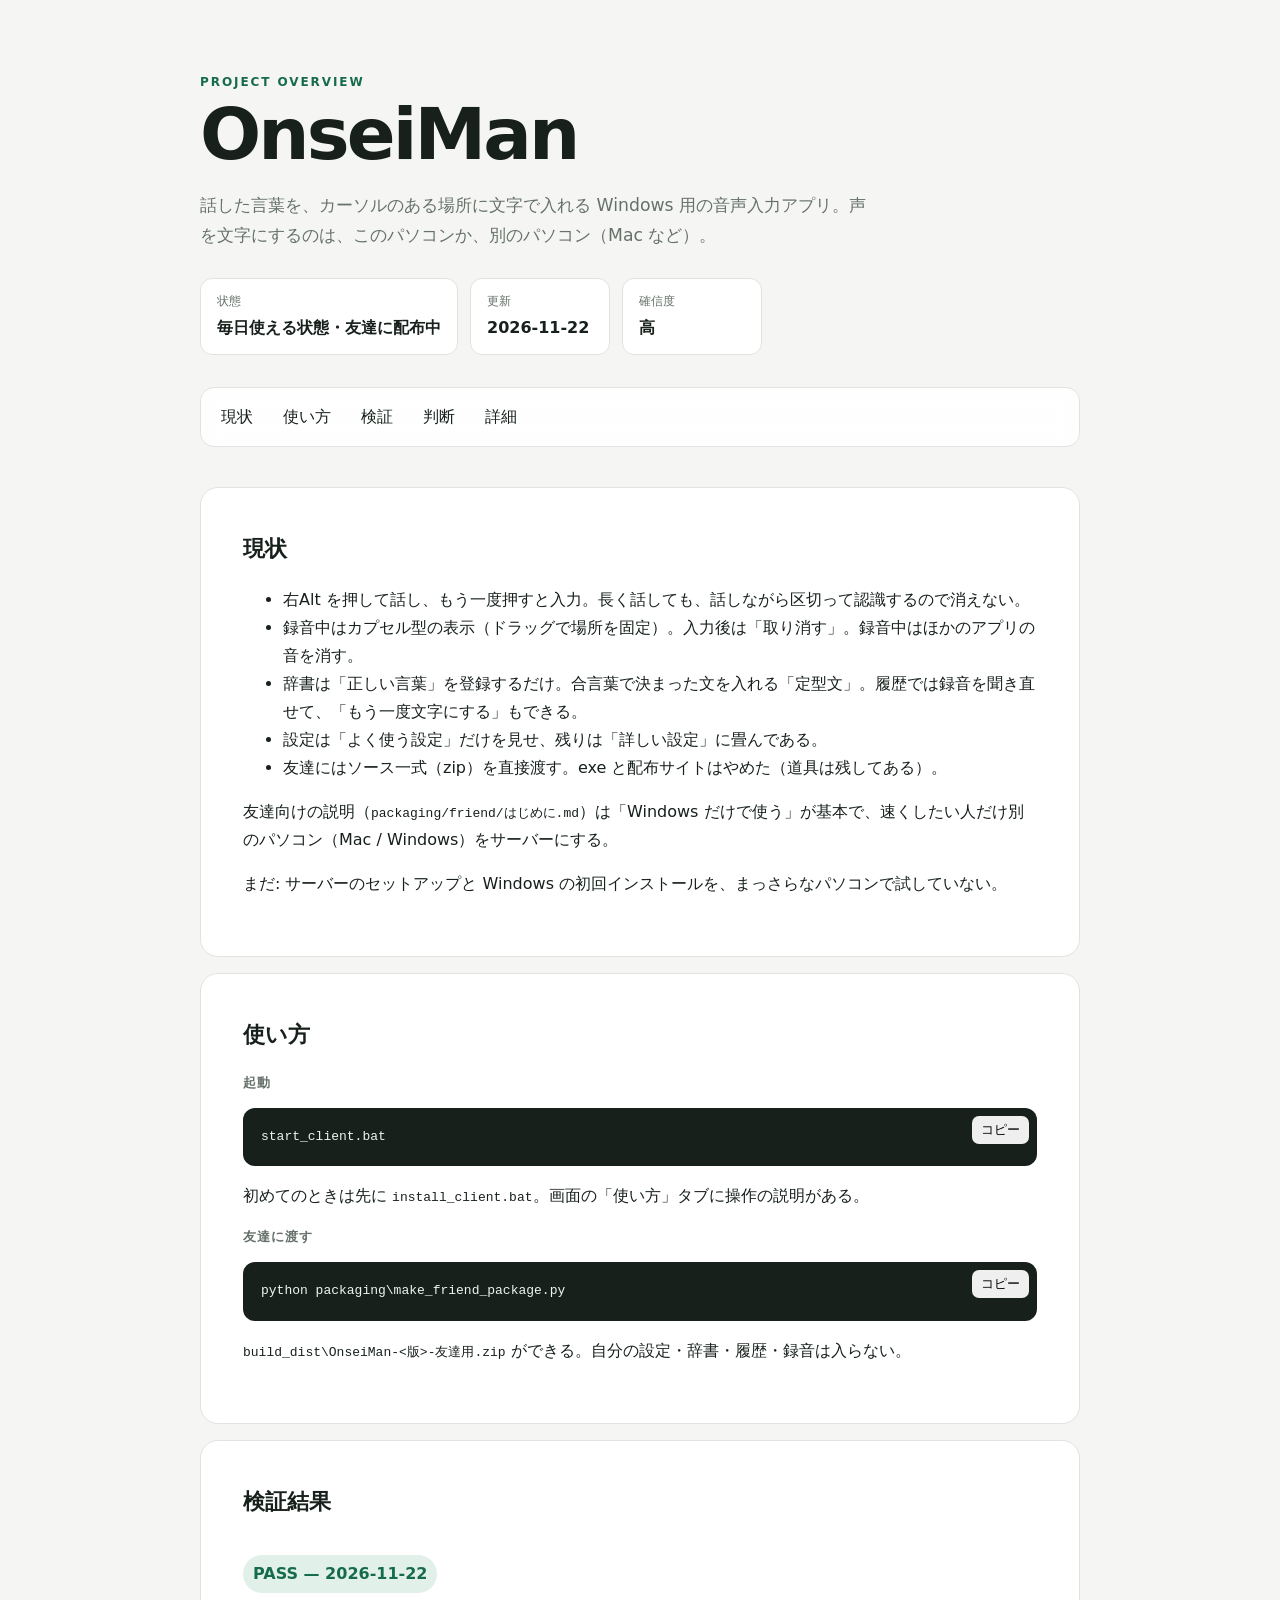
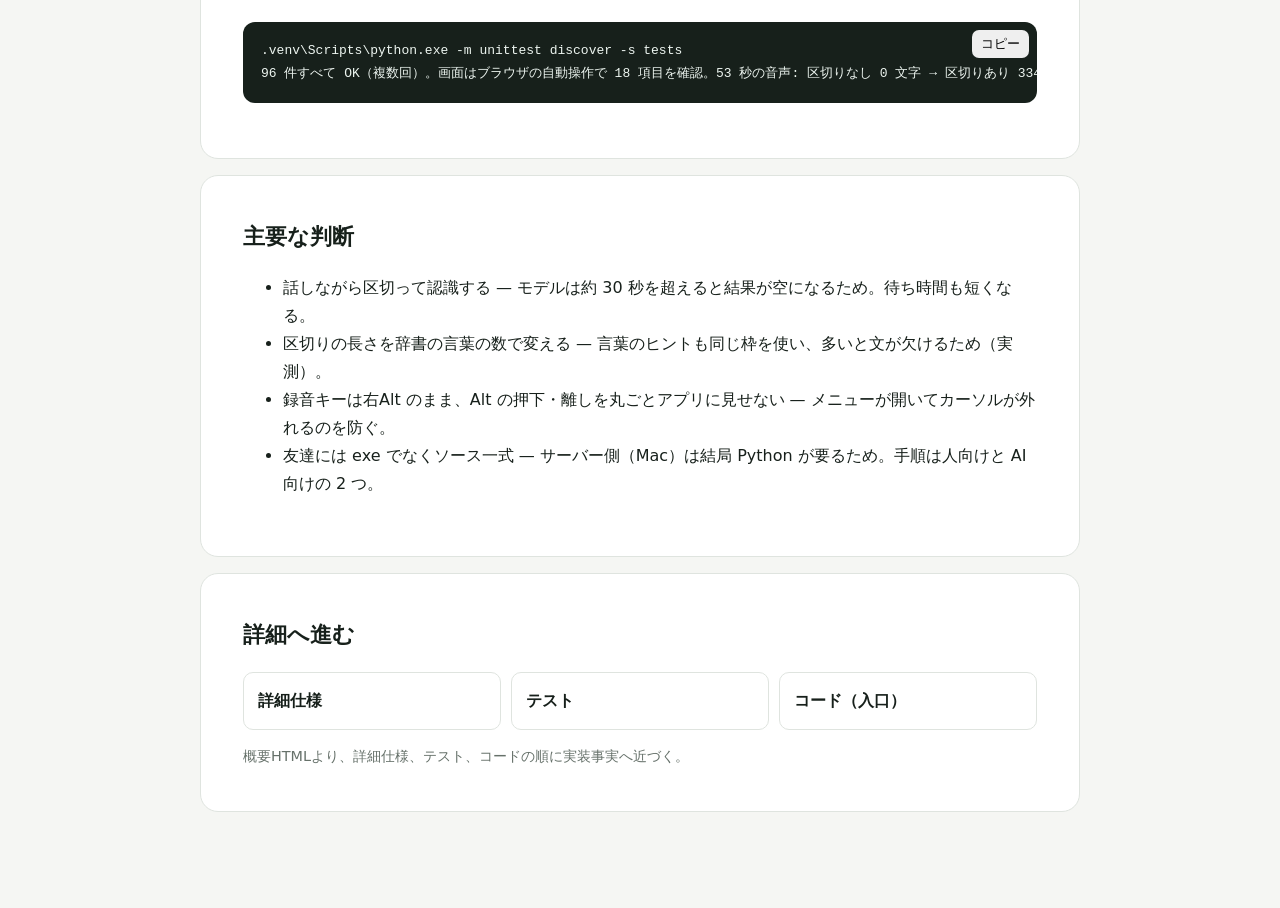
==== docs/index.html @ 0f884e9d "OnseiMan 1.0.1 を公開 話した言葉をカーソルの場所に入力する Windows 用の音声入力アプリ。 - 話しながら区切って認識（長く話しても消えない） - 録音中の表示（カプセル）、取り" ====
<!doctype html>
<html lang="ja">
<head>
  <meta charset="utf-8">
  <meta name="viewport" content="width=device-width, initial-scale=1">
  <title>OnseiMan</title>
  <link rel="stylesheet" href="assets/style.css">
  <script src="assets/app.js" defer></script>
</head>
<body>
  <header class="hero">
    <p class="eyebrow">PROJECT OVERVIEW</p>
    <h1>OnseiMan</h1>
    <p class="lead">話した言葉を、カーソルのある場所に文字で入れる Windows 用の音声入力アプリ。声を文字にするのは、このパソコンか、別のパソコン（Mac など）。</p>
    <dl class="status">
      <div><dt>状態</dt><dd>毎日使える状態・友達に配布中</dd></div>
      <div><dt>更新</dt><dd>2026-11-22</dd></div>
      <div><dt>確信度</dt><dd>高</dd></div>
    </dl>
  </header>

  <nav aria-label="ページ内目次">
    <a href="#current">現状</a>
    <a href="#usage">使い方</a>
    <a href="#verification">検証</a>
    <a href="#decisions">判断</a>
    <a href="#details">詳細</a>
  </nav>

  <main>
    <section id="current">
      <h2>現状</h2>
      <ul>
        <li>右Alt を押して話し、もう一度押すと入力。長く話しても、話しながら区切って認識するので消えない。</li>
        <li>録音中はカプセル型の表示（ドラッグで場所を固定）。入力後は「取り消す」。録音中はほかのアプリの音を消す。</li>
        <li>辞書は「正しい言葉」を登録するだけ。合言葉で決まった文を入れる「定型文」。履歴では録音を聞き直せて、「もう一度文字にする」もできる。</li>
        <li>設定は「よく使う設定」だけを見せ、残りは「詳しい設定」に畳んである。</li>
        <li>友達にはソース一式（zip）を直接渡す。exe と配布サイトはやめた（道具は残してある）。</li>
      </ul>
      <p>友達向けの説明（<code>packaging/friend/はじめに.md</code>）は「Windows だけで使う」が基本で、速くしたい人だけ別のパソコン（Mac / Windows）をサーバーにする。</p>
      <p>まだ: サーバーのセットアップと Windows の初回インストールを、まっさらなパソコンで試していない。</p>
    </section>

    <section id="usage">
      <h2>使い方</h2>
      <h3>起動</h3>
      <pre><code>start_client.bat</code><button class="copy" type="button">コピー</button></pre>
      <p>初めてのときは先に <code>install_client.bat</code>。画面の「使い方」タブに操作の説明がある。</p>
      <h3>友達に渡す</h3>
      <pre><code>python packaging\make_friend_package.py</code><button class="copy" type="button">コピー</button></pre>
      <p><code>build_dist\OnseiMan-&lt;版&gt;-友達用.zip</code> ができる。自分の設定・辞書・履歴・録音は入らない。</p>
    </section>

    <section id="verification">
      <h2>検証結果</h2>
      <p class="result ok">PASS — 2026-11-22</p>
      <pre><code>.venv\Scripts\python.exe -m unittest discover -s tests
96 件すべて OK（複数回）。画面はブラウザの自動操作で 18 項目を確認。53 秒の音声: 区切りなし 0 文字 → 区切りあり 334 文字</code><button class="copy" type="button">コピー</button></pre>
    </section>

    <section id="decisions">
      <h2>主要な判断</h2>
      <ul>
        <li>話しながら区切って認識する — モデルは約 30 秒を超えると結果が空になるため。待ち時間も短くなる。</li>
        <li>区切りの長さを辞書の言葉の数で変える — 言葉のヒントも同じ枠を使い、多いと文が欠けるため（実測）。</li>
        <li>録音キーは右Alt のまま、Alt の押下・離しを丸ごとアプリに見せない — メニューが開いてカーソルが外れるのを防ぐ。</li>
        <li>友達には exe でなくソース一式 — サーバー側（Mac）は結局 Python が要るため。手順は人向けと AI 向けの 2 つ。</li>
      </ul>
    </section>

    <section id="details">
      <h2>詳細へ進む</h2>
      <div class="links">
        <a href="src/spec.md">詳細仕様</a>
        <a href="../tests/">テスト</a>
        <a href="../client/main.py">コード（入口）</a>
      </div>
      <p class="note">概要HTMLより、詳細仕様、テスト、コードの順に実装事実へ近づく。</p>
    </section>
  </main>
</body>
</html>
---- docs/assets/style.css ----
:root {
  color-scheme: light;
  --bg: #f5f6f3;
  --surface: #ffffff;
  --text: #17201b;
  --muted: #66716a;
  --line: #dfe4df;
  --accent: #176b4d;
  --accent-soft: #e1f0e9;
  font-family: Inter, "Noto Sans JP", system-ui, sans-serif;
}

* {
  box-sizing: border-box;
}

html {
  scroll-behavior: smooth;
}

body {
  margin: 0;
  background: var(--bg);
  color: var(--text);
  line-height: 1.75;
}

.hero,
nav,
main {
  width: min(880px, calc(100% - 32px));
  margin-inline: auto;
}

.hero {
  padding: 72px 0 32px;
}

.eyebrow {
  margin: 0;
  color: var(--accent);
  font-size: 0.75rem;
  font-weight: 800;
  letter-spacing: 0.16em;
}

h1 {
  margin: 4px 0 8px;
  font-size: clamp(2.2rem, 7vw, 4.5rem);
  line-height: 1.05;
  letter-spacing: -0.04em;
}

.lead {
  max-width: 680px;
  color: var(--muted);
  font-size: 1.08rem;
}

.status {
  display: flex;
  flex-wrap: wrap;
  gap: 12px;
  margin: 28px 0 0;
}

.status div {
  min-width: 140px;
  padding: 12px 16px;
  border: 1px solid var(--line);
  border-radius: 12px;
  background: var(--surface);
}

dt {
  color: var(--muted);
  font-size: 0.75rem;
}

dd {
  margin: 2px 0 0;
  font-weight: 700;
}

nav {
  position: sticky;
  top: 12px;
  z-index: 10;
  display: flex;
  gap: 6px;
  overflow-x: auto;
  padding: 8px;
  border: 1px solid var(--line);
  border-radius: 14px;
  background: rgb(255 255 255 / 90%);
  backdrop-filter: blur(12px);
}

nav a,
.links a {
  color: var(--text);
  text-decoration: none;
}

nav a {
  padding: 7px 12px;
  border-radius: 9px;
  white-space: nowrap;
}

nav a:hover {
  background: var(--accent-soft);
  color: var(--accent);
}

main {
  padding: 24px 0 80px;
}

section {
  margin: 16px 0;
  padding: clamp(22px, 5vw, 42px);
  border: 1px solid var(--line);
  border-radius: 18px;
  background: var(--surface);
}

h2 {
  margin-top: 0;
  font-size: 1.35rem;
}

h3 {
  margin-bottom: 4px;
  color: var(--muted);
  font-size: 0.82rem;
  text-transform: uppercase;
  letter-spacing: 0.08em;
}

pre {
  position: relative;
  overflow-x: auto;
  padding: 18px;
  border-radius: 12px;
  background: #17201b;
  color: #edf5f0;
}

.copy {
  position: absolute;
  top: 8px;
  right: 8px;
  padding: 5px 9px;
  border: 0;
  border-radius: 7px;
  cursor: pointer;
}

.result {
  display: inline-block;
  padding: 5px 10px;
  border-radius: 999px;
  font-weight: 800;
}

.result.ok {
  background: var(--accent-soft);
  color: var(--accent);
}

.links {
  display: grid;
  grid-template-columns: repeat(auto-fit, minmax(150px, 1fr));
  gap: 10px;
}

.links a,
.pending-link {
  padding: 14px;
  border: 1px solid var(--line);
  border-radius: 10px;
  font-weight: 700;
}

.links a:hover {
  border-color: var(--accent);
  color: var(--accent);
}

.pending-link {
  color: var(--muted);
  font-weight: 500;
}

.note {
  margin-bottom: 0;
  color: var(--muted);
  font-size: 0.9rem;
}
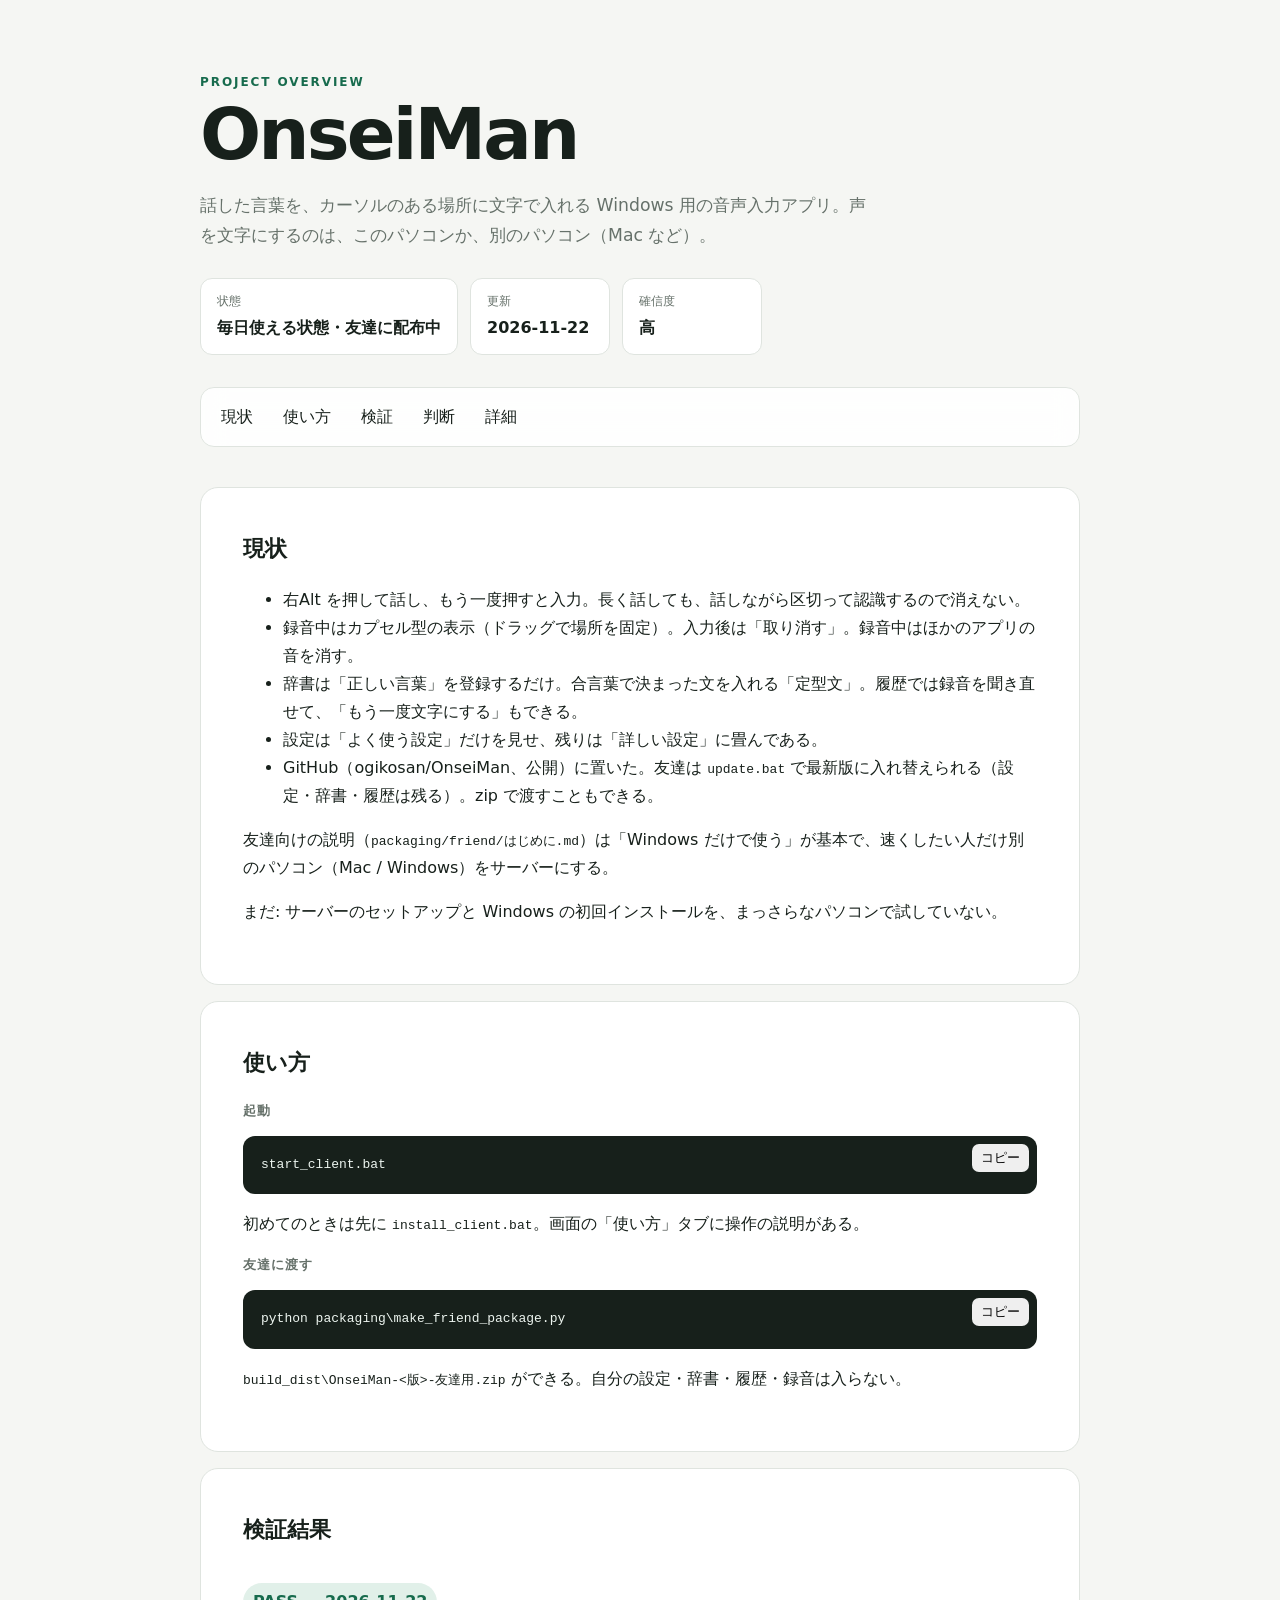
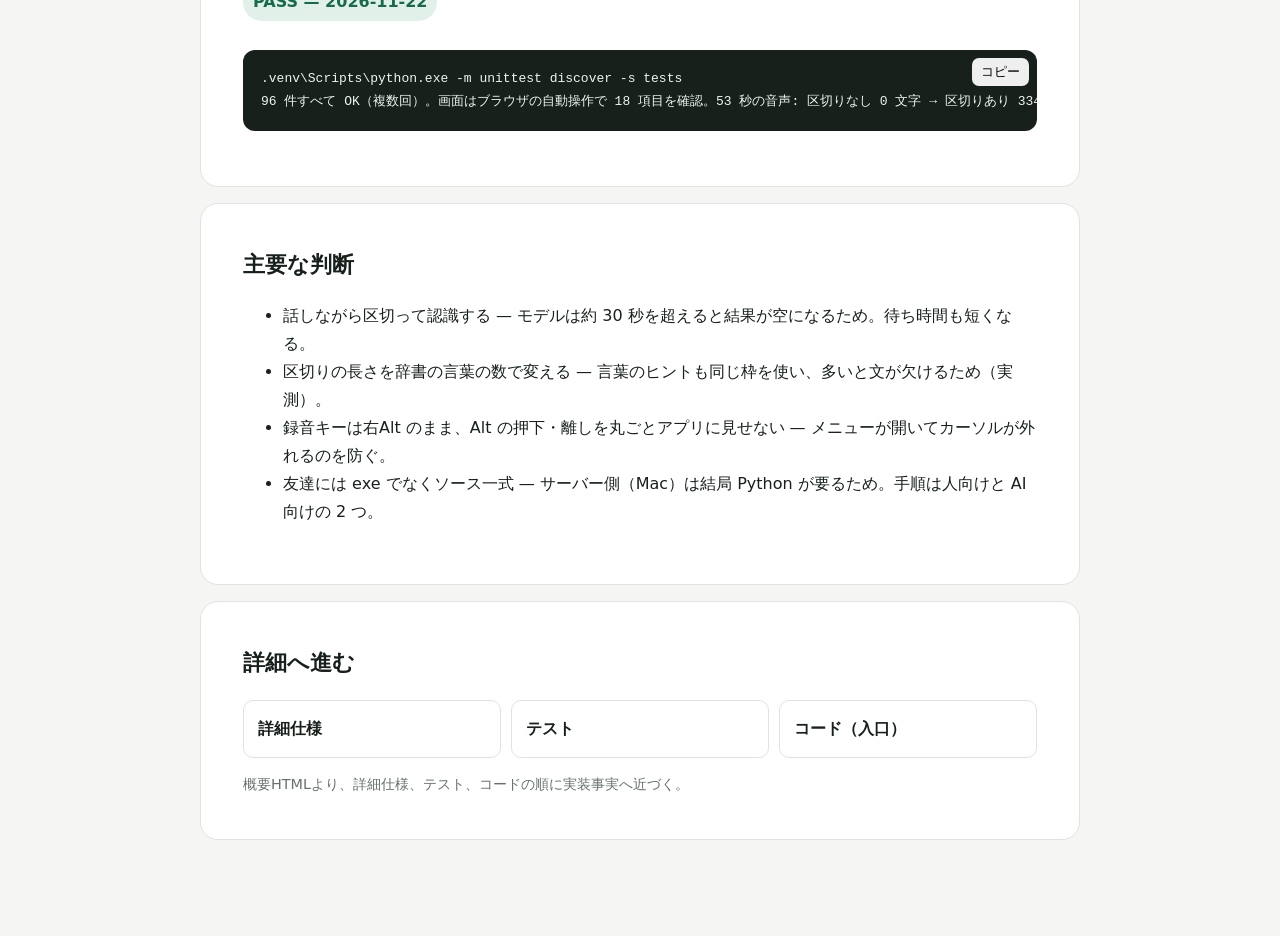
==== commit 5f03d0c6: "公開と更新の手順を作業指示と概要に追記 Co-Authored-By: Claude Opus 5.5 <noreply@anthropic.com>" ====
--- a/docs/index.html
+++ b/docs/index.html
@@ -35,7 +35,7 @@
         <li>録音中はカプセル型の表示（ドラッグで場所を固定）。入力後は「取り消す」。録音中はほかのアプリの音を消す。</li>
         <li>辞書は「正しい言葉」を登録するだけ。合言葉で決まった文を入れる「定型文」。履歴では録音を聞き直せて、「もう一度文字にする」もできる。</li>
         <li>設定は「よく使う設定」だけを見せ、残りは「詳しい設定」に畳んである。</li>
-        <li>友達にはソース一式（zip）を直接渡す。exe と配布サイトはやめた（道具は残してある）。</li>
+        <li>GitHub（ogikosan/OnseiMan、公開）に置いた。友達は <code>update.bat</code> で最新版に入れ替えられる（設定・辞書・履歴は残る）。zip で渡すこともできる。</li>
       </ul>
       <p>友達向けの説明（<code>packaging/friend/はじめに.md</code>）は「Windows だけで使う」が基本で、速くしたい人だけ別のパソコン（Mac / Windows）をサーバーにする。</p>
       <p>まだ: サーバーのセットアップと Windows の初回インストールを、まっさらなパソコンで試していない。</p>
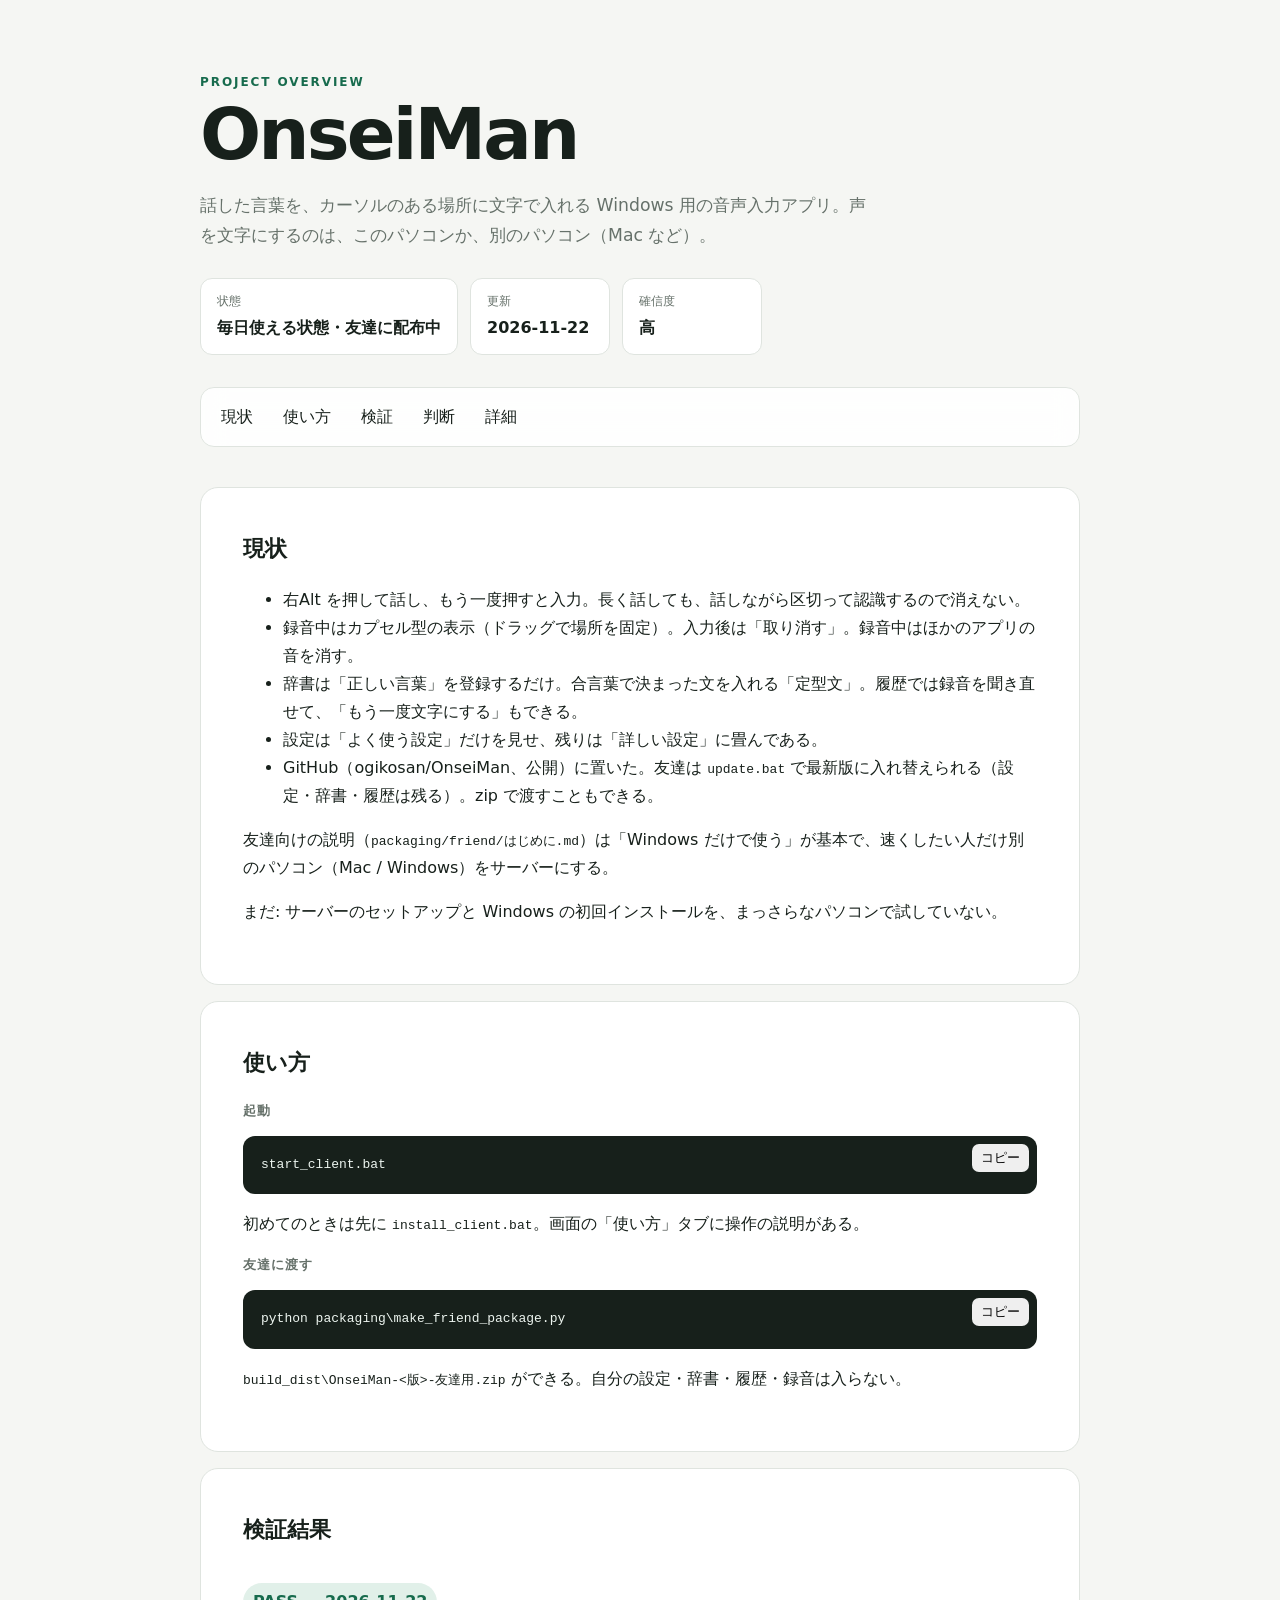
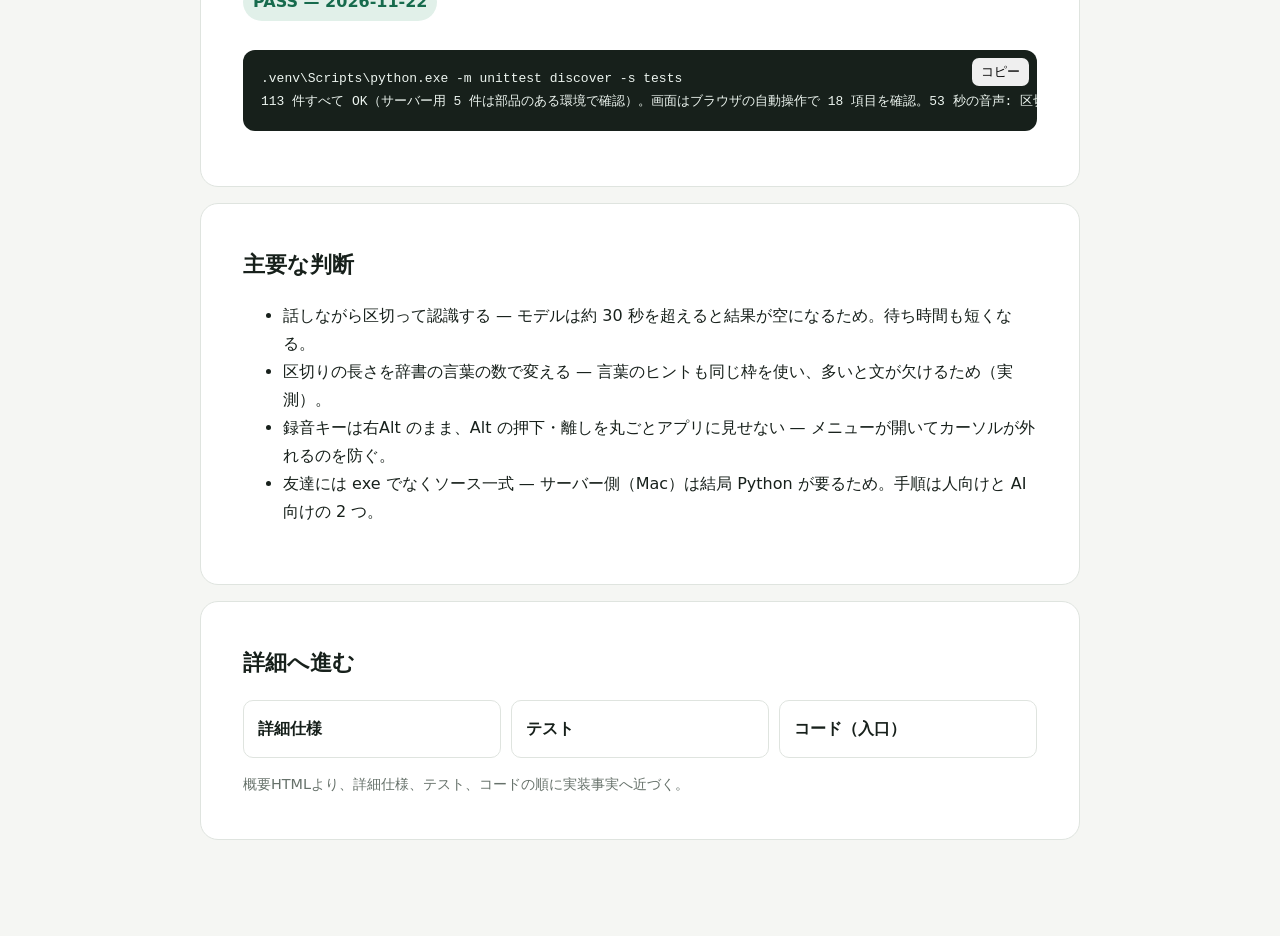
==== commit 7d163615: "1.0.2: Apache License 2.0 を追加、守りを強化 - LICENSE（Apache-2.0）と SECURITY.md を追加 - 設定画面: Sec-Fetch-Site の確" ====
--- a/docs/index.html
+++ b/docs/index.html
@@ -55,7 +55,7 @@
       <h2>検証結果</h2>
       <p class="result ok">PASS — 2026-11-22</p>
       <pre><code>.venv\Scripts\python.exe -m unittest discover -s tests
-96 件すべて OK（複数回）。画面はブラウザの自動操作で 18 項目を確認。53 秒の音声: 区切りなし 0 文字 → 区切りあり 334 文字</code><button class="copy" type="button">コピー</button></pre>
+113 件すべて OK（サーバー用 5 件は部品のある環境で確認）。画面はブラウザの自動操作で 18 項目を確認。53 秒の音声: 区切りなし 0 文字 → 区切りあり 334 文字</code><button class="copy" type="button">コピー</button></pre>
     </section>
 
     <section id="decisions">
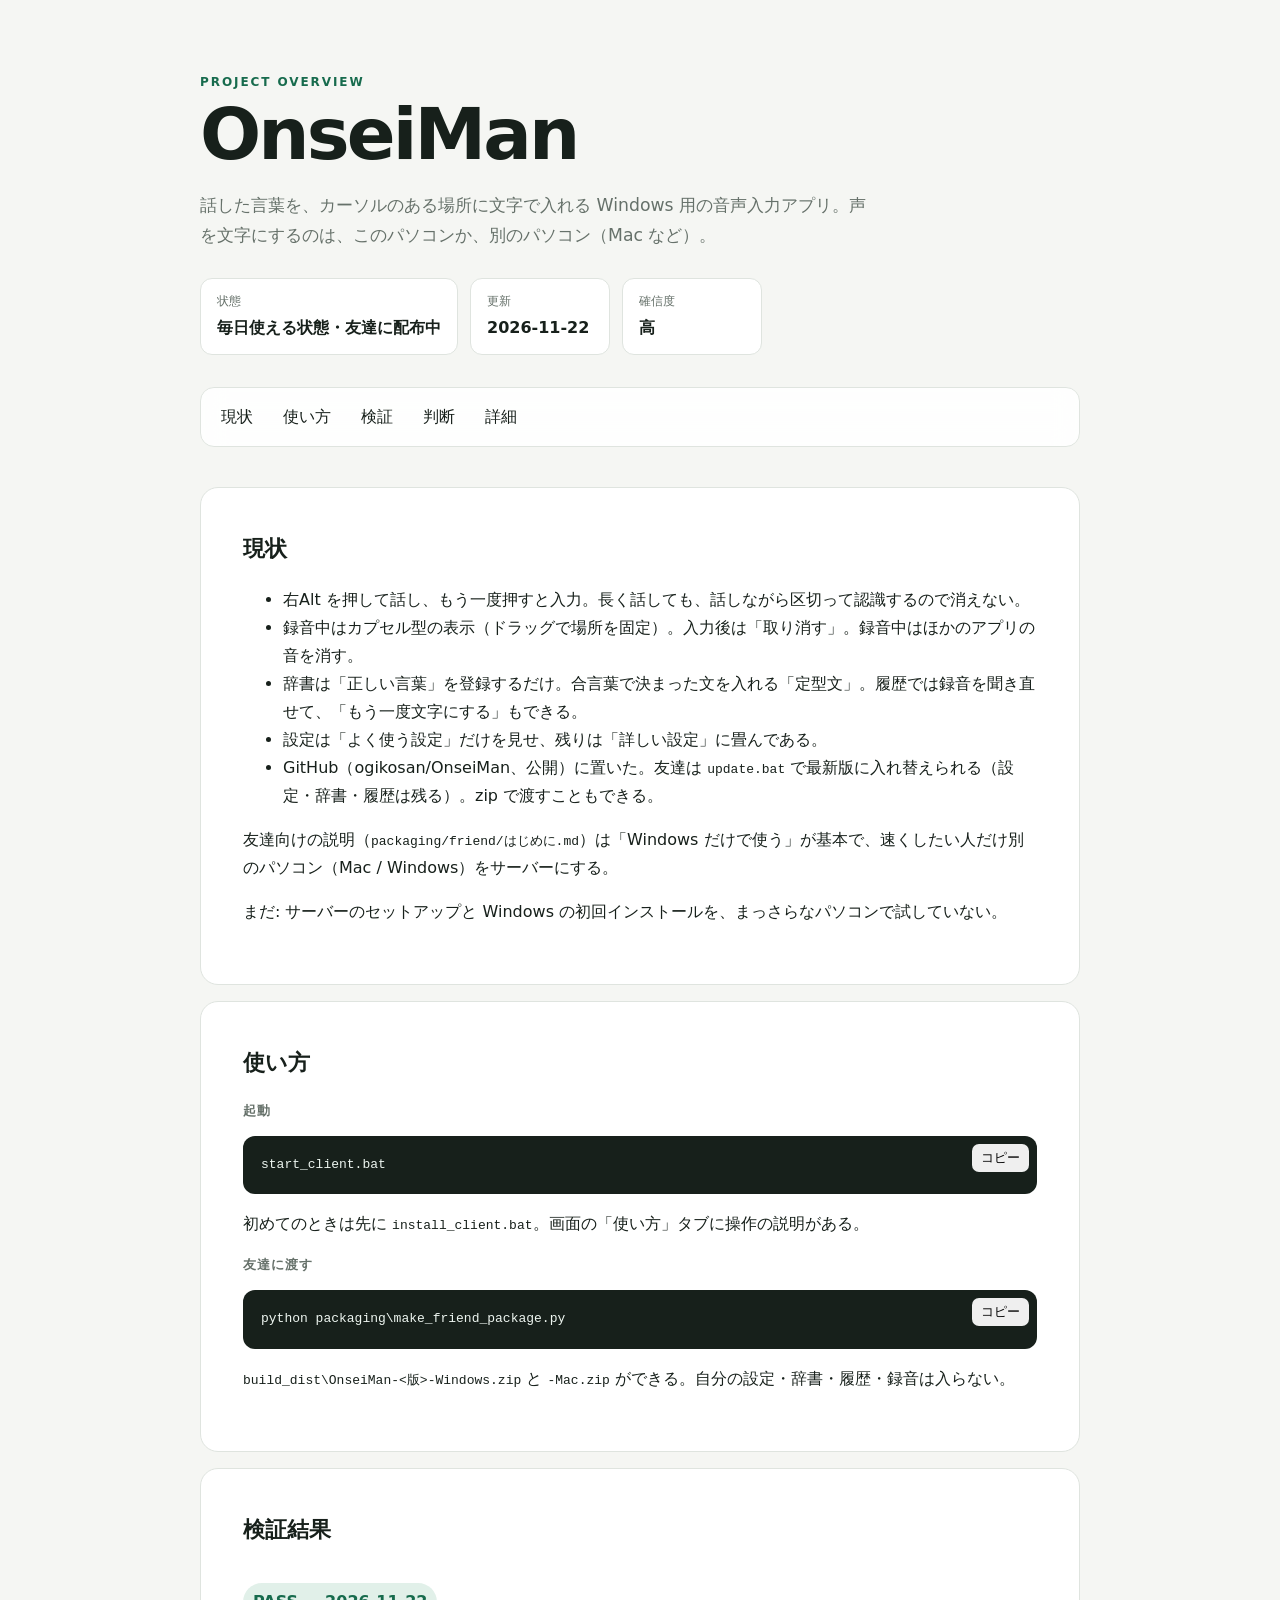
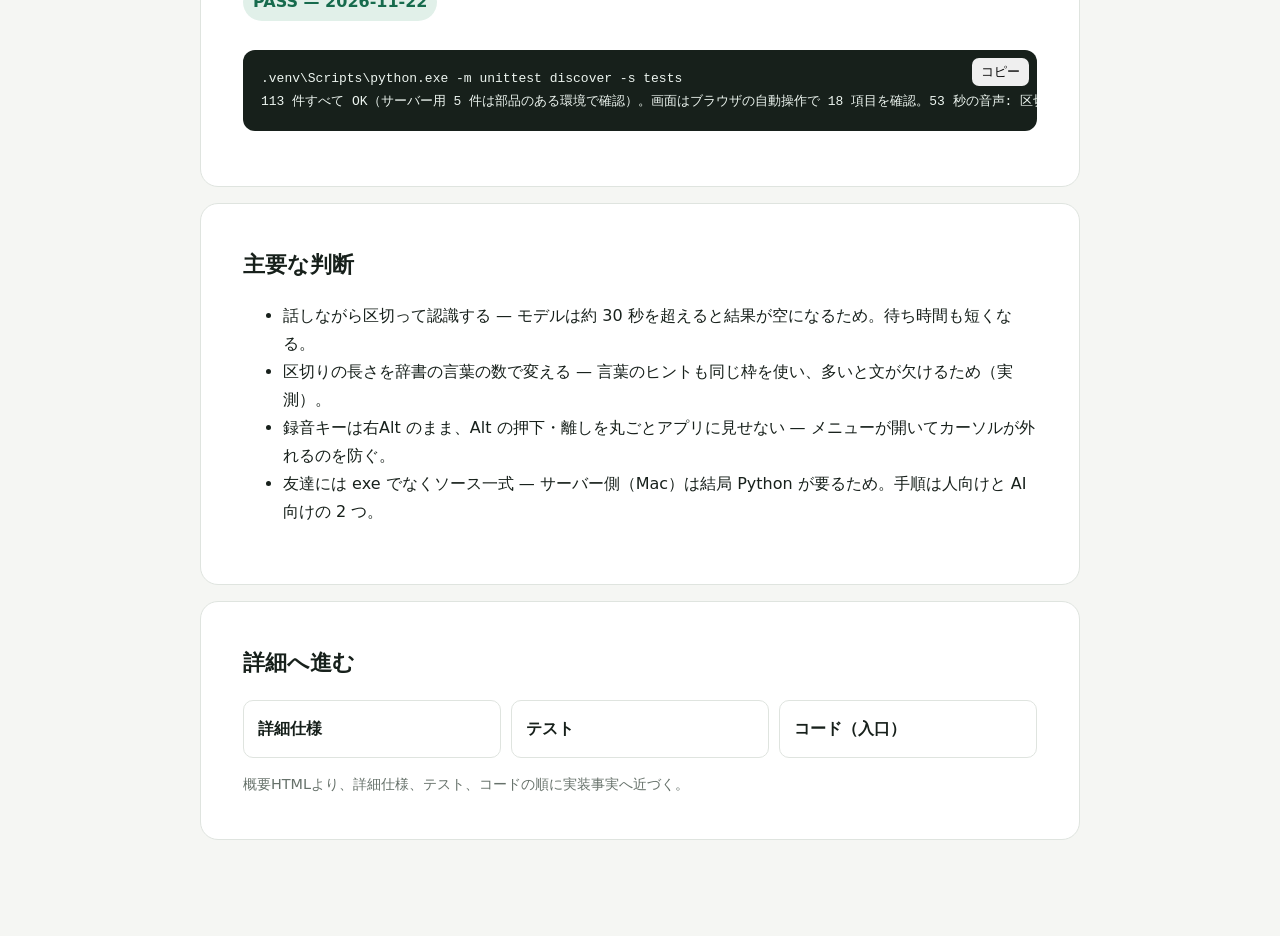
==== commit ba57872a: "1.0.7: Mac はダブルクリックで認識役に、配る zip を Windows 用と Mac 用に分ける - server_mac.command / server_mac_remove.comm" ====
--- a/docs/index.html
+++ b/docs/index.html
@@ -48,7 +48,7 @@
       <p>初めてのときは先に <code>install_client.bat</code>。画面の「使い方」タブに操作の説明がある。</p>
       <h3>友達に渡す</h3>
       <pre><code>python packaging\make_friend_package.py</code><button class="copy" type="button">コピー</button></pre>
-      <p><code>build_dist\OnseiMan-&lt;版&gt;-友達用.zip</code> ができる。自分の設定・辞書・履歴・録音は入らない。</p>
+      <p><code>build_dist\OnseiMan-&lt;版&gt;-Windows.zip</code> と <code>-Mac.zip</code> ができる。自分の設定・辞書・履歴・録音は入らない。</p>
     </section>
 
     <section id="verification">
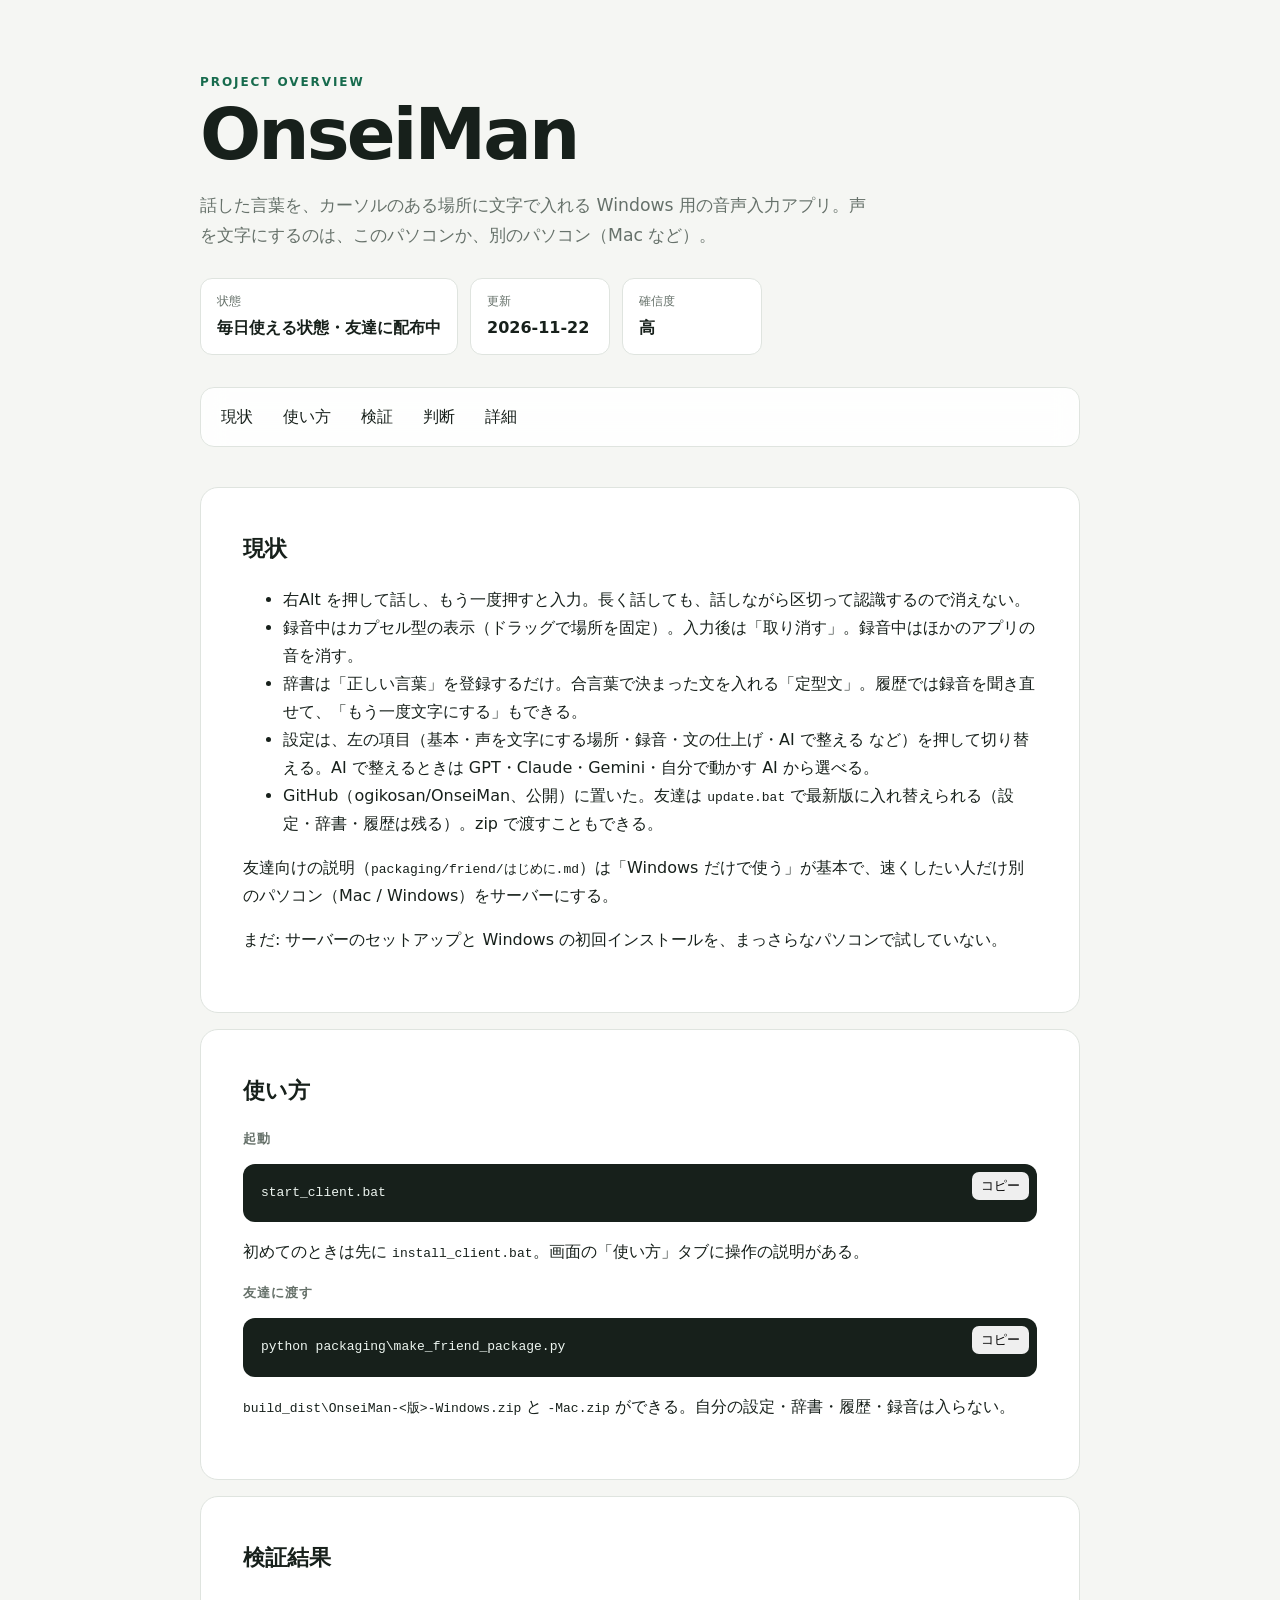
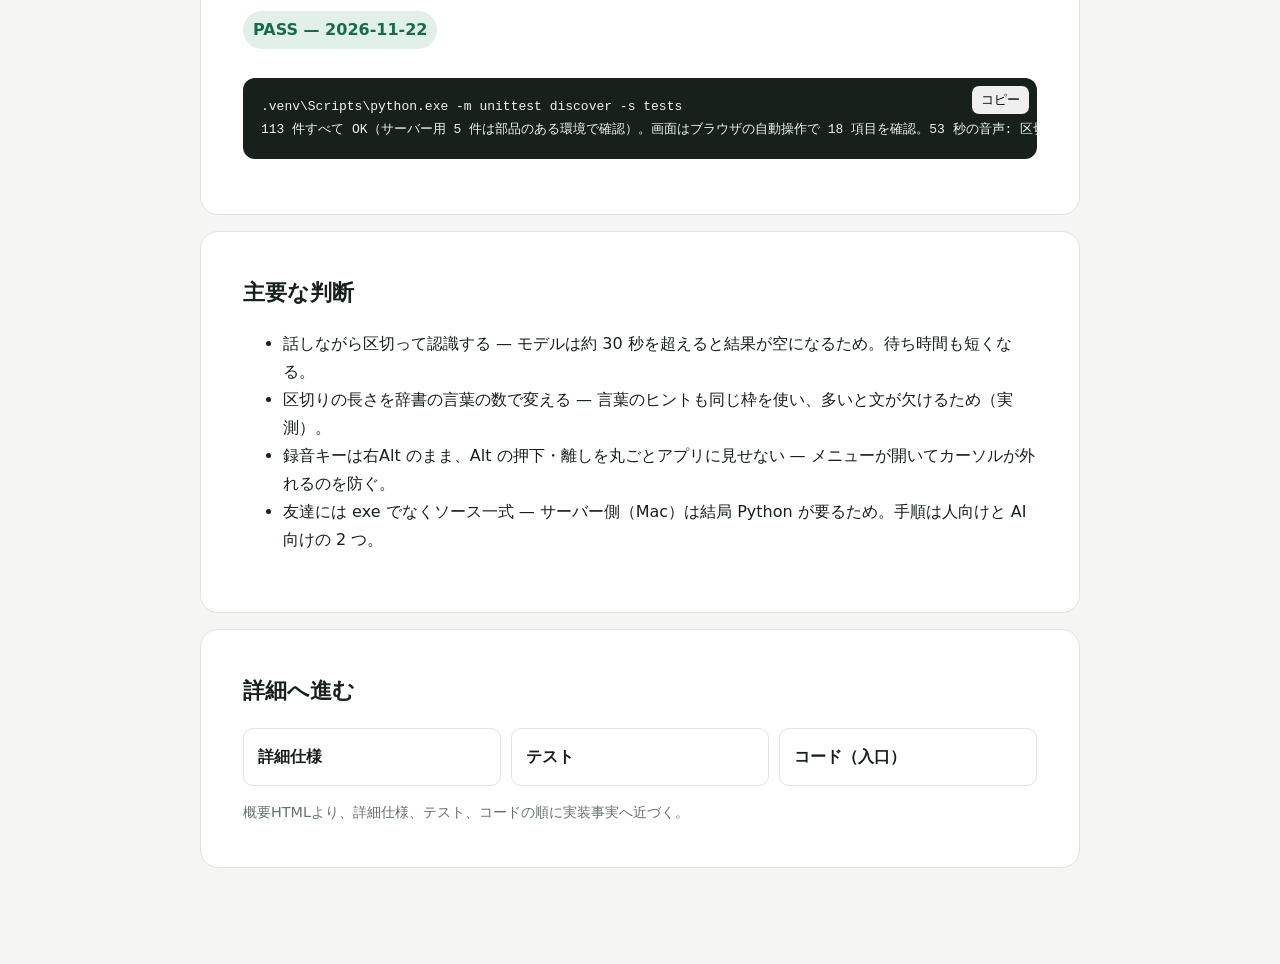
==== commit e318e7f0: "1.2.29: AI で整える先を GPT・Claude・Gemini・自分で動かす AI から選べるように・設定の画面を左の項目で切り替える形に - API キーは設定の画面で入れ、Windows " ====
--- a/docs/index.html
+++ b/docs/index.html
@@ -34,7 +34,7 @@
         <li>右Alt を押して話し、もう一度押すと入力。長く話しても、話しながら区切って認識するので消えない。</li>
         <li>録音中はカプセル型の表示（ドラッグで場所を固定）。入力後は「取り消す」。録音中はほかのアプリの音を消す。</li>
         <li>辞書は「正しい言葉」を登録するだけ。合言葉で決まった文を入れる「定型文」。履歴では録音を聞き直せて、「もう一度文字にする」もできる。</li>
-        <li>設定は「よく使う設定」だけを見せ、残りは「詳しい設定」に畳んである。</li>
+        <li>設定は、左の項目（基本・声を文字にする場所・録音・文の仕上げ・AI で整える など）を押して切り替える。AI で整えるときは GPT・Claude・Gemini・自分で動かす AI から選べる。</li>
         <li>GitHub（ogikosan/OnseiMan、公開）に置いた。友達は <code>update.bat</code> で最新版に入れ替えられる（設定・辞書・履歴は残る）。zip で渡すこともできる。</li>
       </ul>
       <p>友達向けの説明（<code>packaging/friend/はじめに.md</code>）は「Windows だけで使う」が基本で、速くしたい人だけ別のパソコン（Mac / Windows）をサーバーにする。</p>
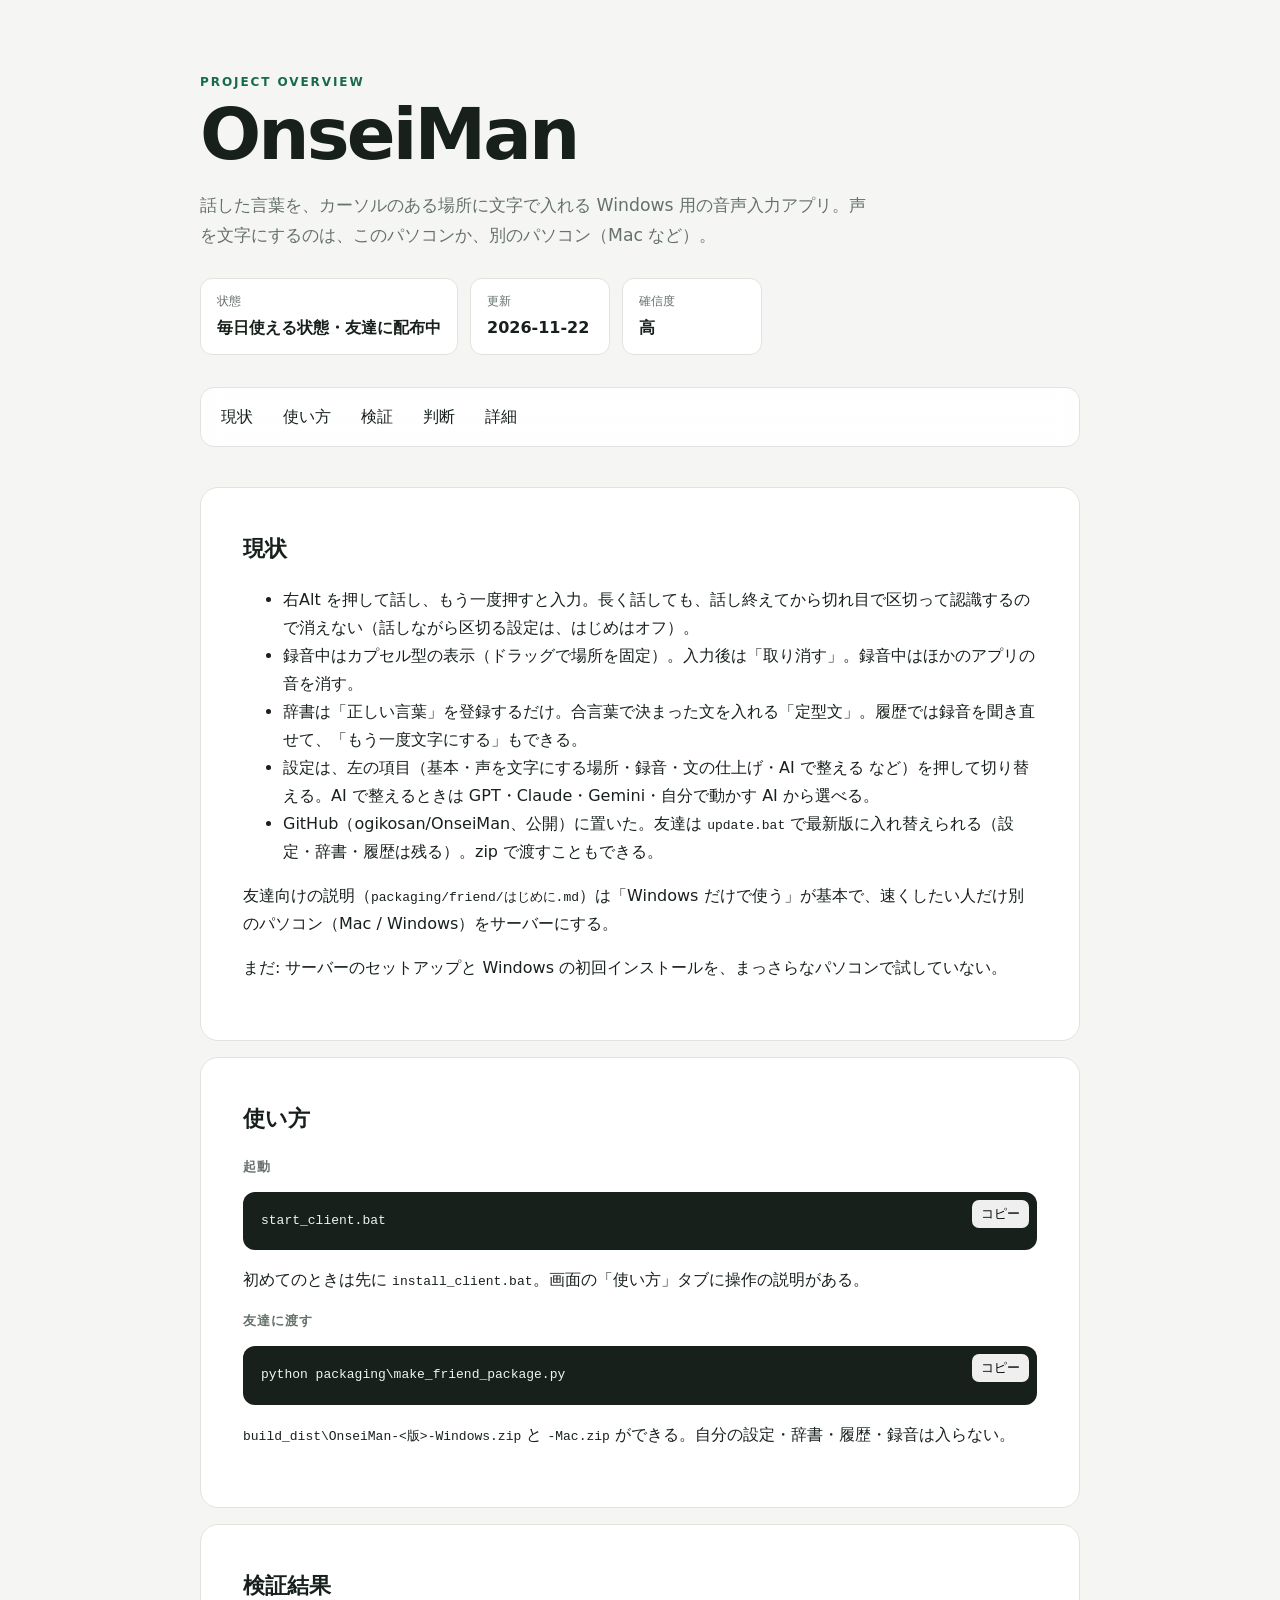
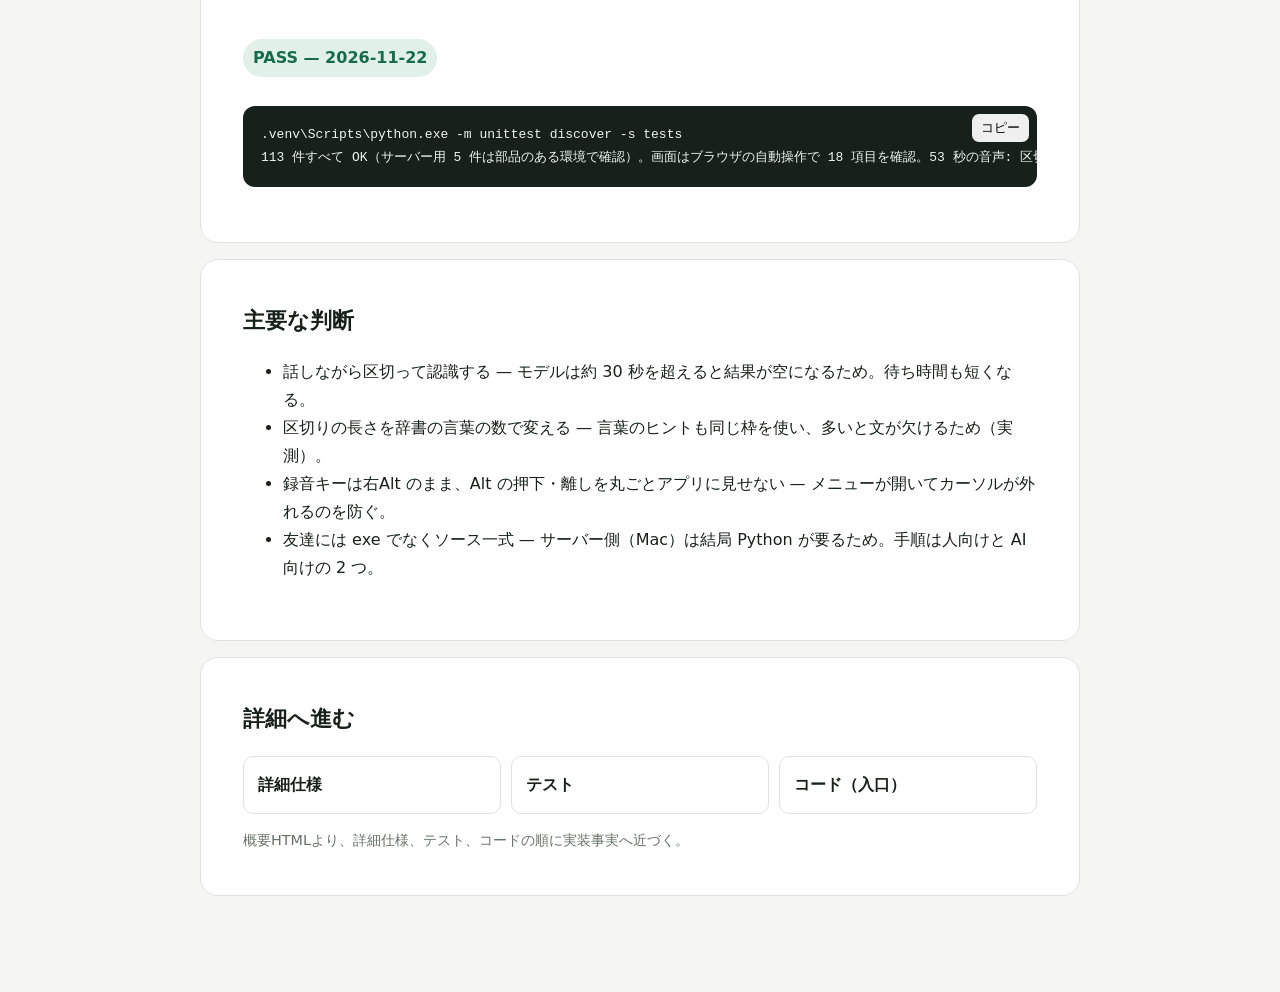
==== commit caddf15e: "1.2.30: 「話しながら区切って認識する」をはじめはオフにする Co-Authored-By: Claude Opus 5.5 <noreply@anthropic.com>" ====
--- a/docs/index.html
+++ b/docs/index.html
@@ -31,7 +31,7 @@
     <section id="current">
       <h2>現状</h2>
       <ul>
-        <li>右Alt を押して話し、もう一度押すと入力。長く話しても、話しながら区切って認識するので消えない。</li>
+        <li>右Alt を押して話し、もう一度押すと入力。長く話しても、話し終えてから切れ目で区切って認識するので消えない（話しながら区切る設定は、はじめはオフ）。</li>
         <li>録音中はカプセル型の表示（ドラッグで場所を固定）。入力後は「取り消す」。録音中はほかのアプリの音を消す。</li>
         <li>辞書は「正しい言葉」を登録するだけ。合言葉で決まった文を入れる「定型文」。履歴では録音を聞き直せて、「もう一度文字にする」もできる。</li>
         <li>設定は、左の項目（基本・声を文字にする場所・録音・文の仕上げ・AI で整える など）を押して切り替える。AI で整えるときは GPT・Claude・Gemini・自分で動かす AI から選べる。</li>
